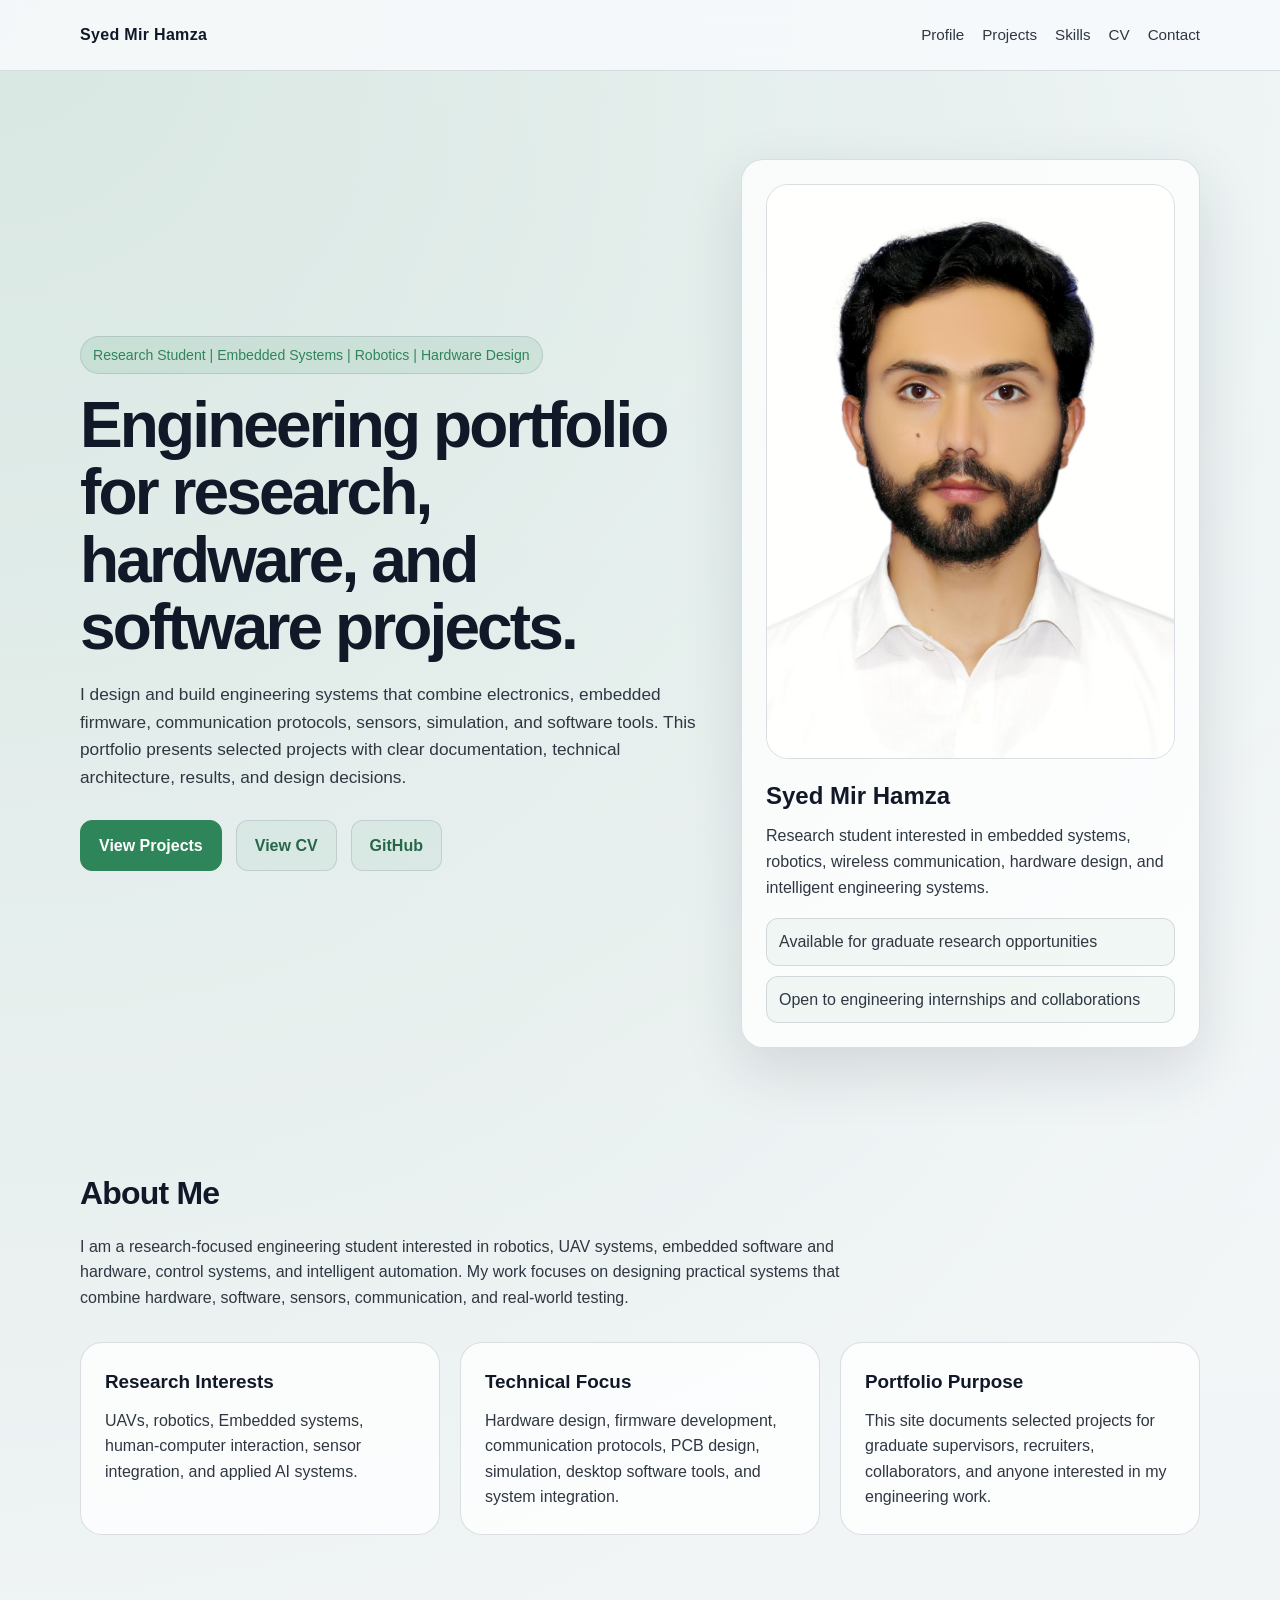
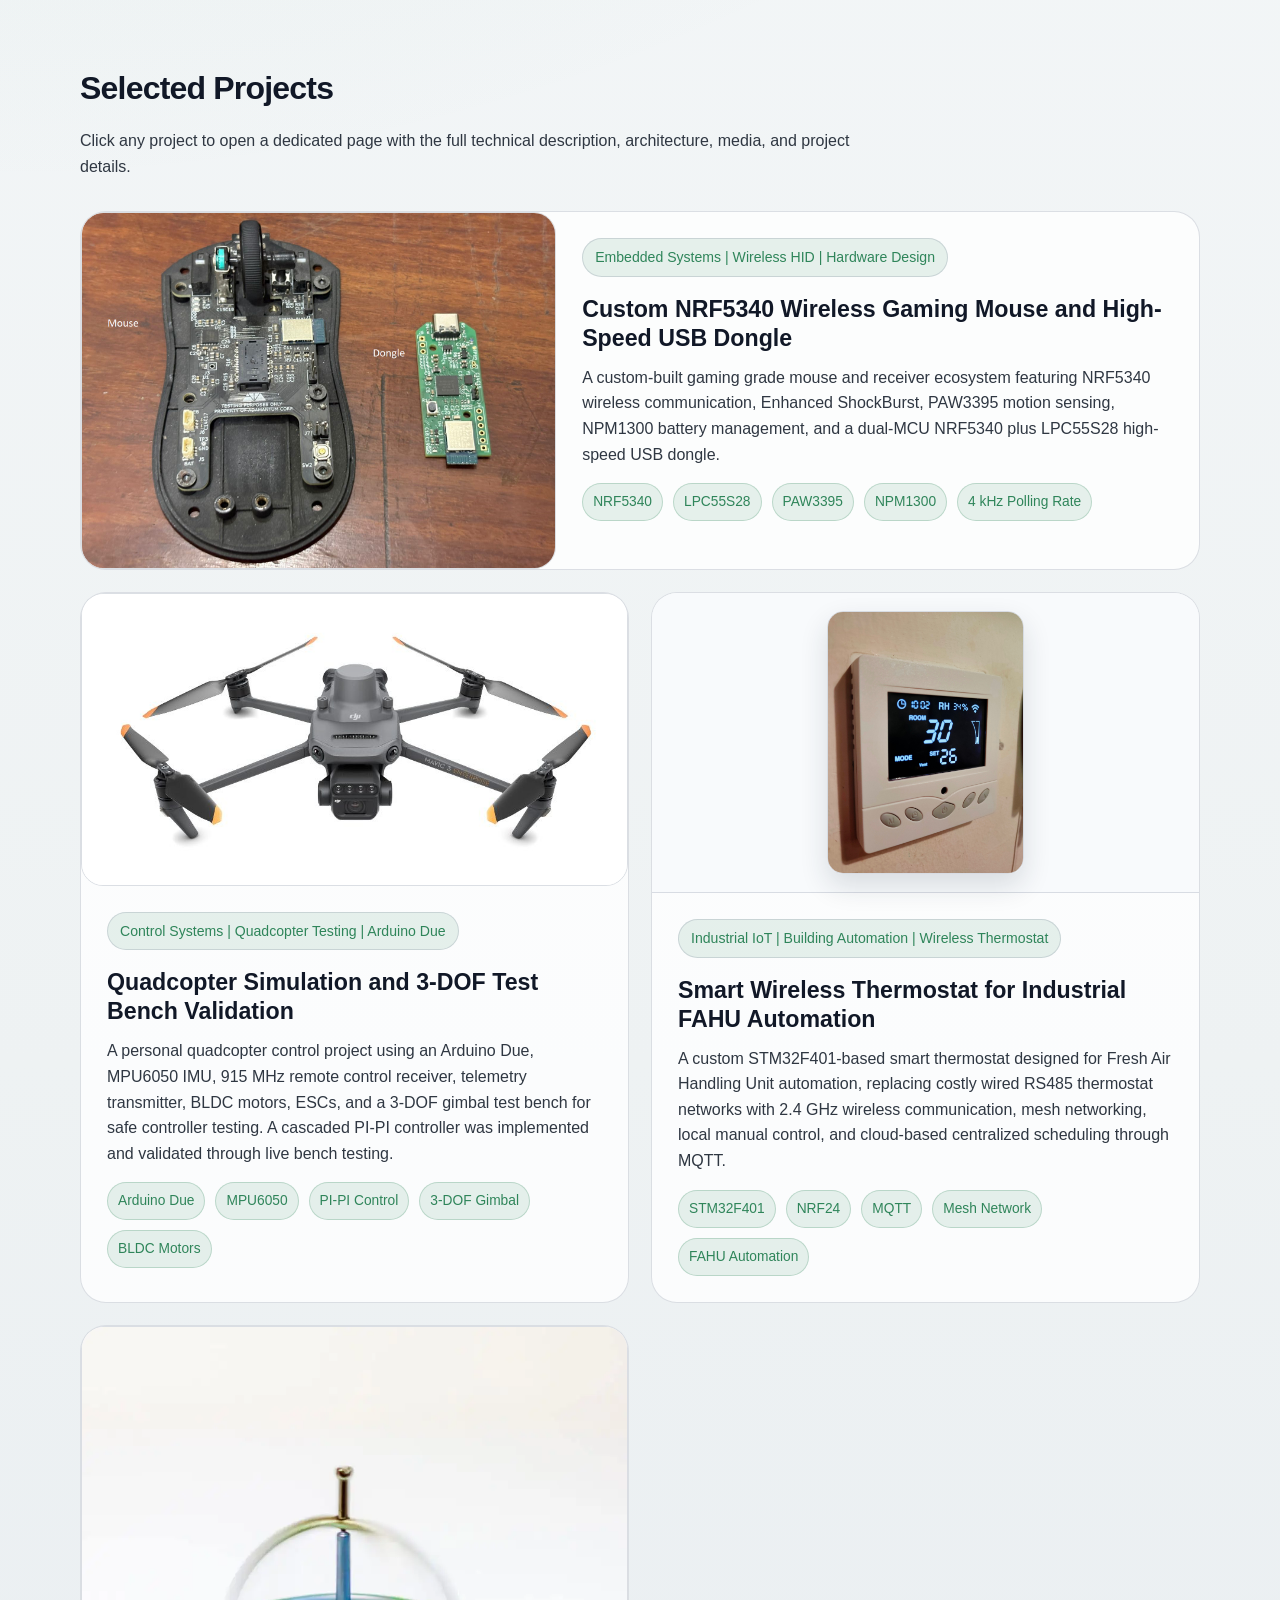
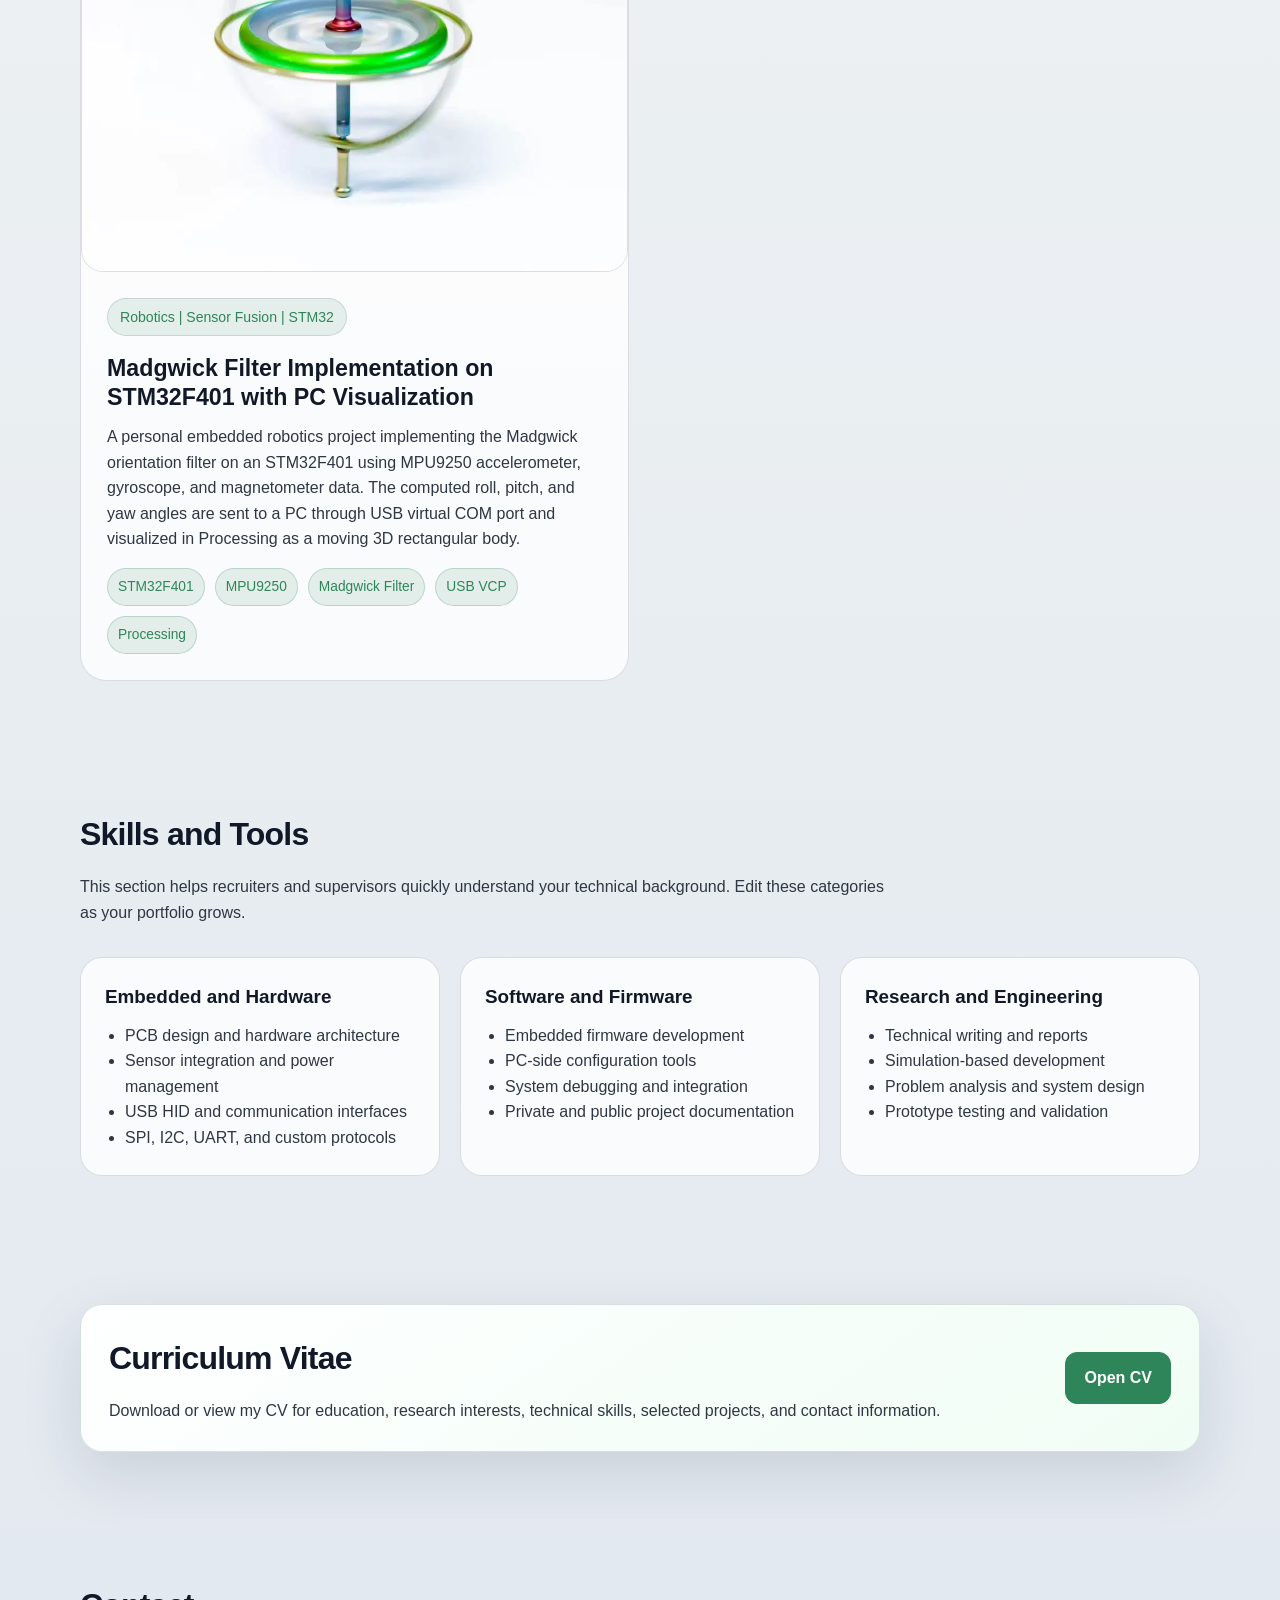
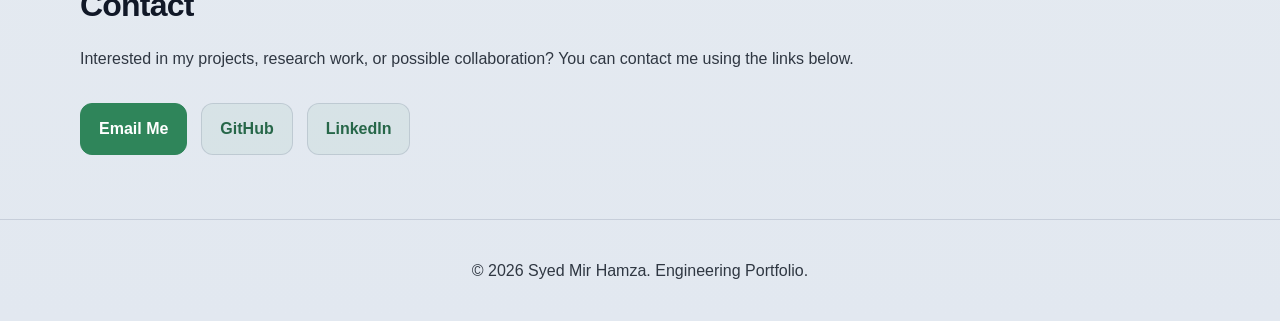
==== index.html @ b86026f3 "add portfolio website" ====
<!--
Recommended project folder structure:

portfolio-site/
│
├── index.html
├── projects/
│   └── nrf5340-mouse.html
├── css/
│   └── style.css
├── js/
│   └── main.js
├── assets/
│   ├── profile.jpg
│   ├── mouse-dongle-main.jpg
│   ├── mouse-photo.jpg
│   ├── dongle-photo.jpg
│   ├── pcb-photo.jpg
│   └── demo-thumbnail.jpg
└── cv/
    └── YourName_CV.pdf

How to add a new project later:
1. Copy projects/nrf5340-mouse.html and rename it, for example projects/uav-rescue-system.html
2. Edit the title, description, images, and technical details inside the new project page
3. Add one new project card inside the project-grid section in index.html
-->


<!-- =========================================================
index.html
Main portfolio homepage
========================================================= -->
<!DOCTYPE html>
<html lang="en">
<head>
  <meta charset="UTF-8" />
  <meta name="viewport" content="width=device-width, initial-scale=1.0" />
  <meta
    name="description"
    content="Engineering and research portfolio showcasing embedded systems, robotics, electronics, software, and research projects."
  />
  <title>Syed Mir Hamza | Engineering Portfolio</title>
  <link rel="stylesheet" href="css/style.css" />
</head>
<body>
  <header class="site-header">
    <div class="container">
      <nav class="navbar" aria-label="Main navigation">
        <a href="index.html" class="logo">Syed Mir Hamza</a>

        <button class="nav-toggle" aria-label="Toggle navigation menu">
          Menu
        </button>

        <div class="nav-links" id="navLinks">
          <a href="#profile">Profile</a>
          <a href="#projects">Projects</a>
          <a href="#skills">Skills</a>
          <a href="cv/Syed_Mir_Hamza_CV_W.pdf" target="_blank">CV</a>
          <a href="#contact">Contact</a>
        </div>
      </nav>
    </div>
  </header>

  <main>
    <section id="profile" class="hero container">
      <div class="hero-content">
        <span class="eyebrow">Research Student | Embedded Systems | Robotics | Hardware Design</span>
        <h1>Engineering portfolio for research, hardware, and software projects.</h1>
        <p>
          I design and build engineering systems that combine electronics, embedded firmware,
          communication protocols, sensors, simulation, and software tools. This portfolio presents
          selected projects with clear documentation, technical architecture, results, and design decisions.
        </p>

        <div class="button-row">
          <a class="btn btn-primary" href="#projects">View Projects</a>
          <a class="btn btn-secondary" href="cv/Syed_Mir_Hamza_CV_W.pdf" target="_blank">View CV</a>
          <a class="btn btn-secondary" href="https://github.com/mirhamza708" target="_blank">GitHub</a>
        </div>
      </div>

      <aside class="profile-card">
        <img
        class="profile-image"
        src="assets/profile.jpg"
        alt="Profile photo of Syed Mir Hamza"
        />
        <h2>Syed Mir Hamza</h2>
        <p>
          Research student interested in embedded systems, robotics, wireless communication,
          hardware design, and intelligent engineering systems.
        </p>
        <div class="profile-meta">
          <span>Available for graduate research opportunities</span>
          <span>Open to engineering internships and collaborations</span>
        </div>
      </aside>
    </section>

    <section class="section container intro-section">
      <h2 class="section-title">About Me</h2>
      <p class="section-subtitle">
        I am a research-focused engineering student interested in robotics, UAV systems, 
        embedded software and hardware, control systems, and intelligent automation. 
        My work focuses on designing practical systems that combine hardware, software,
        sensors, communication, and real-world testing.
      </p>

      <div class="grid grid-3">
        <article class="card">
          <h3>Research Interests</h3>
          <p>
            UAVs, robotics, Embedded systems, human-computer interaction,
            sensor integration, and applied AI systems.
          </p>
        </article>

        <article class="card">
          <h3>Technical Focus</h3>
          <p>
            Hardware design, firmware development, communication protocols, PCB design, simulation,
            desktop software tools, and system integration.
          </p>
        </article>

        <article class="card">
          <h3>Portfolio Purpose</h3>
          <p>
            This site documents selected projects for graduate supervisors, recruiters, collaborators,
            and anyone interested in my engineering work.
          </p>
        </article>
      </div>
    </section>

    <section id="projects" class="section container">
      <div class="section-header-row">
        <div>
          <h2 class="section-title">Selected Projects</h2>
          <p class="section-subtitle">
            Click any project to open a dedicated page with the full technical description,
            architecture, media, and project details.
          </p>
        </div>
      </div>

      <div class="project-grid">
        <a class="project-card featured-project" href="projects/nrf5340-mouse.html">
            <img
                class="media-image"
                src="assets/mouse-dongle-main.jpg"
                alt="Custom NRF5340 wireless mouse and dongle"
            />
          <div class="project-card-content">
            <span class="project-category">Embedded Systems | Wireless HID | Hardware Design</span>
            <h3>Custom NRF5340 Wireless Gaming Mouse and High-Speed USB Dongle</h3>
            <p>
              A custom-built gaming grade mouse and receiver ecosystem featuring NRF5340 wireless communication,
              Enhanced ShockBurst, PAW3395 motion sensing, NPM1300 battery management, and a dual-MCU
              NRF5340 plus LPC55S28 high-speed USB dongle.
            </p>
            <div class="tag-row">
              <span class="tag">NRF5340</span>
              <span class="tag">LPC55S28</span>
              <span class="tag">PAW3395</span>
              <span class="tag">NPM1300</span>
              <span class="tag">4 kHz Polling Rate</span>
            </div>
          </div>
        </a>

        <a class="project-card" href="projects/quadcopter-arduino-due.html">
          <img
            class="media-image"
            src="assets/quadcopter-cover.jpg"
            alt="Quadcopter test bench project cover image"
          />
          <div class="project-card-content">
            <span class="project-category">Control Systems | Quadcopter Testing | Arduino Due</span>
            <h3>Quadcopter Simulation and 3-DOF Test Bench Validation</h3>
            <p>
              A personal quadcopter control project using an Arduino Due, MPU6050 IMU, 915 MHz remote
              control receiver, telemetry transmitter, BLDC motors, ESCs, and a 3-DOF gimbal test bench
              for safe controller testing. A cascaded PI-PI controller was implemented and validated
              through live bench testing.
            </p>
            <div class="tag-row">
              <span class="tag">Arduino Due</span>
              <span class="tag">MPU6050</span>
              <span class="tag">PI-PI Control</span>
              <span class="tag">3-DOF Gimbal</span>
              <span class="tag">BLDC Motors</span>
            </div>
          </div>
        </a>

        <a class="project-card" href="projects/smart-fahu-thermostat.html">
        <div class="project-card-portrait-wrapper">
            <img
            class="project-card-image-portrait"
            src="assets/fahu-thermostat-enclosure.jpg"
            alt="Smart wireless thermostat for FAHU automation"
            />
        </div>

        <div class="project-card-content">
            <span class="project-category">Industrial IoT | Building Automation | Wireless Thermostat</span>

            <h3>Smart Wireless Thermostat for Industrial FAHU Automation</h3>

            <p>
            A custom STM32F401-based smart thermostat designed for Fresh Air Handling Unit automation,
            replacing costly wired RS485 thermostat networks with 2.4 GHz wireless communication,
            mesh networking, local manual control, and cloud-based centralized scheduling through MQTT.
            </p>

            <div class="tag-row">
            <span class="tag">STM32F401</span>
            <span class="tag">NRF24</span>
            <span class="tag">MQTT</span>
            <span class="tag">Mesh Network</span>
            <span class="tag">FAHU Automation</span>
            </div>
        </div>
        </a>

        <a class="project-card" href="projects/madgwick-stm32-visualization.html">
          <img
            class="media-image"
            src="assets/madgwick-filter-cover.jpg"
            alt="Madgwick filter"
          />
          <div class="project-card-content">
            <span class="project-category">Robotics | Sensor Fusion | STM32</span>
            <h3>Madgwick Filter Implementation on STM32F401 with PC Visualization</h3>
            <p>
              A personal embedded robotics project implementing the Madgwick orientation filter on an
              STM32F401 using MPU9250 accelerometer, gyroscope, and magnetometer data. The computed
              roll, pitch, and yaw angles are sent to a PC through USB virtual COM port and visualized
              in Processing as a moving 3D rectangular body.
            </p>
            <div class="tag-row">
              <span class="tag">STM32F401</span>
              <span class="tag">MPU9250</span>
              <span class="tag">Madgwick Filter</span>
              <span class="tag">USB VCP</span>
              <span class="tag">Processing</span>
            </div>
          </div>
        </a>
        <!-- Copy this block to add a future project card.
        <a class="project-card" href="projects/your-project-page.html">
          <div class="project-image-placeholder">
            Add image<br />assets/your-project-image.jpg
          </div>
          <div class="project-card-content">
            <span class="project-category">Project Area</span>
            <h3>Project Title</h3>
            <p>
              Short project summary. Explain what the project does, what technologies were used,
              and why it is interesting.
            </p>
            <div class="tag-row">
              <span class="tag">Tool 1</span>
              <span class="tag">Tool 2</span>
              <span class="tag">Tool 3</span>
            </div>
          </div>
        </a>
        -->
      </div>
    </section>

    <section id="skills" class="section container">
      <h2 class="section-title">Skills and Tools</h2>
      <p class="section-subtitle">
        This section helps recruiters and supervisors quickly understand your technical background.
        Edit these categories as your portfolio grows.
      </p>

      <div class="grid grid-3">
        <article class="card">
          <h3>Embedded and Hardware</h3>
          <ul>
            <li>PCB design and hardware architecture</li>
            <li>Sensor integration and power management</li>
            <li>USB HID and communication interfaces</li>
            <li>SPI, I2C, UART, and custom protocols</li>
          </ul>
        </article>

        <article class="card">
          <h3>Software and Firmware</h3>
          <ul>
            <li>Embedded firmware development</li>
            <li>PC-side configuration tools</li>
            <li>System debugging and integration</li>
            <li>Private and public project documentation</li>
          </ul>
        </article>

        <article class="card">
          <h3>Research and Engineering</h3>
          <ul>
            <li>Technical writing and reports</li>
            <li>Simulation-based development</li>
            <li>Problem analysis and system design</li>
            <li>Prototype testing and validation</li>
          </ul>
        </article>
      </div>
    </section>

    <section class="section container cv-section">
      <div class="cv-card">
        <div>
          <h2 class="section-title">Curriculum Vitae</h2>
          <p>
            Download or view my CV for education, research interests, technical skills, selected
            projects, and contact information.
          </p>
        </div>
        <a class="btn btn-primary" href="cv/Syed_Mir_Hamza_CV_W.pdf" target="_blank">Open CV</a>
      </div>
    </section>

    <section id="contact" class="section container">
      <h2 class="section-title">Contact</h2>
      <p class="section-subtitle">
        Interested in my projects, research work, or possible collaboration? You can contact me using
        the links below.
      </p>

      <div class="button-row">
        <a class="btn btn-primary" href="mailto:your.email@example.com">Email Me</a>
        <a class="btn btn-secondary" href="https://github.com/mirhamza708" target="_blank">GitHub</a>
        <a class="btn btn-secondary" href="https://www.linkedin.com/in/syed-mir-hamza/" target="_blank">LinkedIn</a>
      </div>
    </section>
  </main>

  <footer class="site-footer">
    <div class="container">
      © 2026 Syed Mir Hamza. Engineering Portfolio.
    </div>
  </footer>

  <script src="js/main.js"></script>
</body>
</html>
---- css/style.css ----
/* <!-- =========================================================
css/style.css
Shared styling for homepage and project pages
========================================================= --> */
:root {
  --bg: #eef2f3;
  --bg-soft: #f8fafc;
  --card: #ffffff;
  --text: #243241;
  --muted: #2f3742;
  --accent: #2f855a;
  --accent-strong: #276749;
  --accent-soft: rgba(47, 133, 90, 0.11);
  --border: rgba(100, 116, 139, 0.22);
  --white: #ffffff;
  --heading: #111827;
  --shadow: 0 22px 60px rgba(30, 41, 59, 0.13);
}

* {
  box-sizing: border-box;
  margin: 0;
  padding: 0;
}

html {
  scroll-behavior: smooth;
}

body {
  font-family: Arial, Helvetica, sans-serif;
  background:
    radial-gradient(circle at top left, rgba(47, 133, 90, 0.16) 0, transparent 34%),
    linear-gradient(180deg, #f8fafc 0%, var(--bg) 52%, #e2e8f0 100%);
  color: var(--text);
  line-height: 1.6;
}

a {
  color: inherit;
  text-decoration: none;
}

img {
  max-width: 100%;
  display: block;
  border-radius: 22px;
  border: 1px solid var(--border);
}

.project-card-portrait-wrapper {
  height: 300px;
  display: flex;
  align-items: center;
  justify-content: center;
  background: var(--bg-soft);
  border-bottom: 1px solid var(--border);
  padding: 18px;
}

.project-card-image-portrait {
  width: auto;
  height: 100%;
  max-width: 72%;
  object-fit: contain;
  border-radius: 16px;
  border: 1px solid var(--border);
  box-shadow: 0 12px 28px rgba(30, 41, 59, 0.14);
}
.media-video-file {
  width: 100%;
  height: 80%;
  object-fit: cover;
  border-radius: 22px;
  border: 1px solid var(--border);
  box-shadow: var(--shadow);
  background: var(--card);
}

.single-video-card {
  background: rgba(255, 255, 255, 0.78);
  border: 1px solid var(--border);
  border-radius: 26px;
  padding: 22px;
  box-shadow: var(--shadow);
  overflow: hidden;
}

.single-video-card p {
  color: var(--muted);
  margin-top: 14px;
}

.project-demo-video {
  display: block;
  width: 100%;
  max-width: 100%;
  height: auto;
  max-height: 520px;
  object-fit: contain;
  border-radius: 20px;
  border: 1px solid var(--border);
  background: #000000;
}

.container {
  width: min(1120px, 92%);
  margin: 0 auto;
}

.site-header {
  padding: 22px 0;
  border-bottom: 1px solid var(--border);
  position: sticky;
  top: 0;
  background: rgba(248, 250, 252, 0.88);
  backdrop-filter: blur(14px);
  z-index: 10;
}

.navbar {
  display: flex;
  align-items: center;
  justify-content: space-between;
  gap: 24px;
}

.logo {
  font-weight: 800;
  letter-spacing: 0.02em;
  color: var(--heading);
}

.nav-links {
  display: flex;
  align-items: center;
  gap: 18px;
  color: var(--muted);
  font-size: 0.95rem;
}

.nav-links a:hover {
  color: var(--accent);
}

.nav-toggle {
  display: none;
  border: 1px solid var(--border);
  background: rgba(47, 133, 90, 0.06);
  color: var(--text);
  padding: 8px 12px;
  border-radius: 10px;
  cursor: pointer;
}

.hero {
  padding: 88px 0 56px;
  display: grid;
  grid-template-columns: 1.15fr 0.85fr;
  gap: 40px;
  align-items: center;
}

.hero-content p,
.project-hero p {
  color: var(--muted);
  font-size: 1.08rem;
  max-width: 760px;
  margin-bottom: 28px;
}

.eyebrow,
.project-category {
  display: inline-flex;
  align-items: center;
  gap: 8px;
  padding: 7px 12px;
  border: 1px solid var(--border);
  border-radius: 999px;
  color: var(--accent);
  background: var(--accent-soft);
  font-size: 0.88rem;
  margin-bottom: 18px;
}

h1 {
  font-size: clamp(2.2rem, 5vw, 4.5rem);
  line-height: 1.05;
  color: var(--heading);
  margin-bottom: 20px;
  letter-spacing: -0.045em;
}

.button-row {
  display: flex;
  flex-wrap: wrap;
  gap: 14px;
}

.btn {
  display: inline-flex;
  align-items: center;
  justify-content: center;
  padding: 12px 18px;
  border-radius: 12px;
  font-weight: 700;
  border: 1px solid var(--border);
  transition: 0.2s ease;
}

.btn-primary {
  background: var(--accent);
  color: #ffffff;
  border-color: var(--accent);
}

.btn-secondary {
  color: var(--accent-strong);
  background: rgba(47, 133, 90, 0.06);
}

.btn:hover,
.project-card:hover {
  transform: translateY(-3px);
}

.profile-card,
.card,
.cv-card,
.project-summary-panel {
  background: rgba(255, 255, 255, 0.78);
  border: 1px solid var(--border);
  border-radius: 22px;
}

.profile-card {
  padding: 24px;
  box-shadow: var(--shadow);
}

.profile-card h2 {
  margin: 18px 0 8px;
  color: var(--heading);
}

.profile-card p {
  color: var(--muted);
}

.profile-meta {
  display: grid;
  gap: 10px;
  margin-top: 18px;
}

.profile-meta span {
  padding: 10px 12px;
  border: 1px solid var(--border);
  border-radius: 12px;
  color: var(--muted);
  background: rgba(47, 133, 90, 0.05);
}

.profile-image-placeholder,
.project-image-placeholder,
.project-cover-placeholder,
.media-box {
  border: 1px dashed rgba(100, 116, 139, 0.42);
  border-radius: 22px;
  display: flex;
  align-items: center;
  justify-content: center;
  text-align: center;
  color: var(--muted);
  padding: 28px;
  background: rgba(248, 250, 252, 0.78);
}

.profile-image-placeholder {
  min-height: 260px;
}

.section {
  padding: 64px 0;
}

.section-title {
  font-size: 2rem;
  color: var(--heading);
  margin-bottom: 14px;
  letter-spacing: -0.025em;
}

.section-subtitle {
  color: var(--muted);
  max-width: 820px;
  margin-bottom: 32px;
}

.section-header-row {
  display: flex;
  justify-content: space-between;
  gap: 24px;
  align-items: flex-end;
}

.grid {
  display: grid;
  gap: 20px;
}

.grid-3 {
  grid-template-columns: repeat(3, 1fr);
}

.grid-2 {
  grid-template-columns: repeat(2, 1fr);
}

.card {
  padding: 24px;
}

.card-spaced {
  margin-top: 20px;
}

.card h3 {
  color: var(--heading);
  margin-bottom: 10px;
  font-size: 1.18rem;
}

.card p,
.card li,
.cv-card p {
  color: var(--muted);
}

.card ul {
  padding-left: 20px;
  margin-top: 10px;
}

.project-grid {
  display: grid;
  grid-template-columns: repeat(2, 1fr);
  gap: 22px;
}

.project-card {
  overflow: hidden;
  border: 1px solid var(--border);
  border-radius: 26px;
  background: rgba(255, 255, 255, 0.78);
  transition: 0.2s ease;
}

.featured-project {
  grid-column: span 2;
  display: grid;
  grid-template-columns: 0.85fr 1.15fr;
}

.project-image-placeholder {
  min-height: 280px;
  border-radius: 0;
  border-top: 0;
  border-left: 0;
  border-bottom: 0;
}

.project-card-content {
  padding: 26px;
}

.project-card h3 {
  color: var(--heading);
  font-size: 1.45rem;
  margin-bottom: 12px;
  line-height: 1.25;
}

.project-card p {
  color: var(--muted);
}

.tag-row {
  display: flex;
  flex-wrap: wrap;
  gap: 10px;
  margin-top: 16px;
}

.tag {
  padding: 7px 10px;
  border-radius: 999px;
  color: var(--accent);
  background: var(--accent-soft);
  border: 1px solid rgba(47, 133, 90, 0.24);
  font-size: 0.86rem;
}

.cv-card {
  padding: 28px;
  display: flex;
  align-items: center;
  justify-content: space-between;
  gap: 24px;
  background: linear-gradient(145deg, rgba(255, 255, 255, 0.96), rgba(240, 253, 244, 0.96));
  box-shadow: var(--shadow);
}

.project-hero {
  padding: 70px 0 32px;
}

.back-link {
  display: inline-block;
  margin-bottom: 24px;
  color: var(--muted);
}

.back-link:hover {
  color: var(--accent);
}

.project-summary-panel {
  margin-top: 26px;
  padding: 22px;
  display: grid;
  grid-template-columns: repeat(4, 1fr);
  gap: 18px;
}

.project-summary-panel div {
  display: grid;
  gap: 6px;
}

.project-summary-panel strong {
  color: var(--accent);
  font-size: 0.9rem;
}

.project-summary-panel span {
  color: var(--muted);
}

.project-cover-section {
  padding: 20px 0 32px;
}

.project-cover-placeholder {
  min-height: 420px;
}

.architecture-flow {
  display: flex;
  flex-wrap: wrap;
  align-items: center;
  gap: 12px;
  margin-bottom: 28px;
}

.flow-box {
  border: 1px solid var(--border);
  background: rgba(255, 255, 255, 0.86);
  color: var(--text);
  padding: 12px 14px;
  border-radius: 14px;
  font-weight: 700;
}

.flow-arrow {
  color: var(--accent);
  font-weight: 800;
}

.architecture-details {
  margin-top: 22px;
}

.timeline {
  display: grid;
  gap: 16px;
}

.timeline-item {
  display: grid;
  grid-template-columns: 160px 1fr;
  gap: 18px;
  padding: 20px;
  background: rgba(255, 255, 255, 0.72);
  border: 1px solid var(--border);
  border-radius: 18px;
}

.timeline-item strong {
  color: var(--accent);
}

.timeline-item p {
  color: var(--muted);
}

.media-grid {
  display: grid;
  grid-template-columns: 1fr 1fr;
  gap: 20px;
}

.media-box {
  min-height: 240px;
}

.reading-card p + p {
  margin-top: 18px;
}

.site-footer {
  padding: 38px 0;
  border-top: 1px solid var(--border);
  color: var(--muted);
  text-align: center;
}

@media (max-width: 900px) {
  .hero,
  .grid-2,
  .grid-3,
  .media-grid,
  .featured-project,
  .project-grid,
  .project-summary-panel {
    grid-template-columns: 1fr;
  }

  .featured-project {
    grid-column: span 1;
  }

  .project-image-placeholder {
    border-right: 0;
    border-bottom: 1px dashed rgba(100, 116, 139, 0.42);
  }

  .timeline-item {
    grid-template-columns: 1fr;
  }

  .cv-card {
    flex-direction: column;
    align-items: flex-start;
  }

  .nav-toggle {
    display: inline-flex;
  }

  .nav-links {
    display: none;
    width: 100%;
    flex-direction: column;
    align-items: flex-start;
    padding-top: 16px;
  }

  .nav-links.active {
    display: flex;
  }

  .navbar {
    align-items: flex-start;
    flex-wrap: wrap;
  }
}
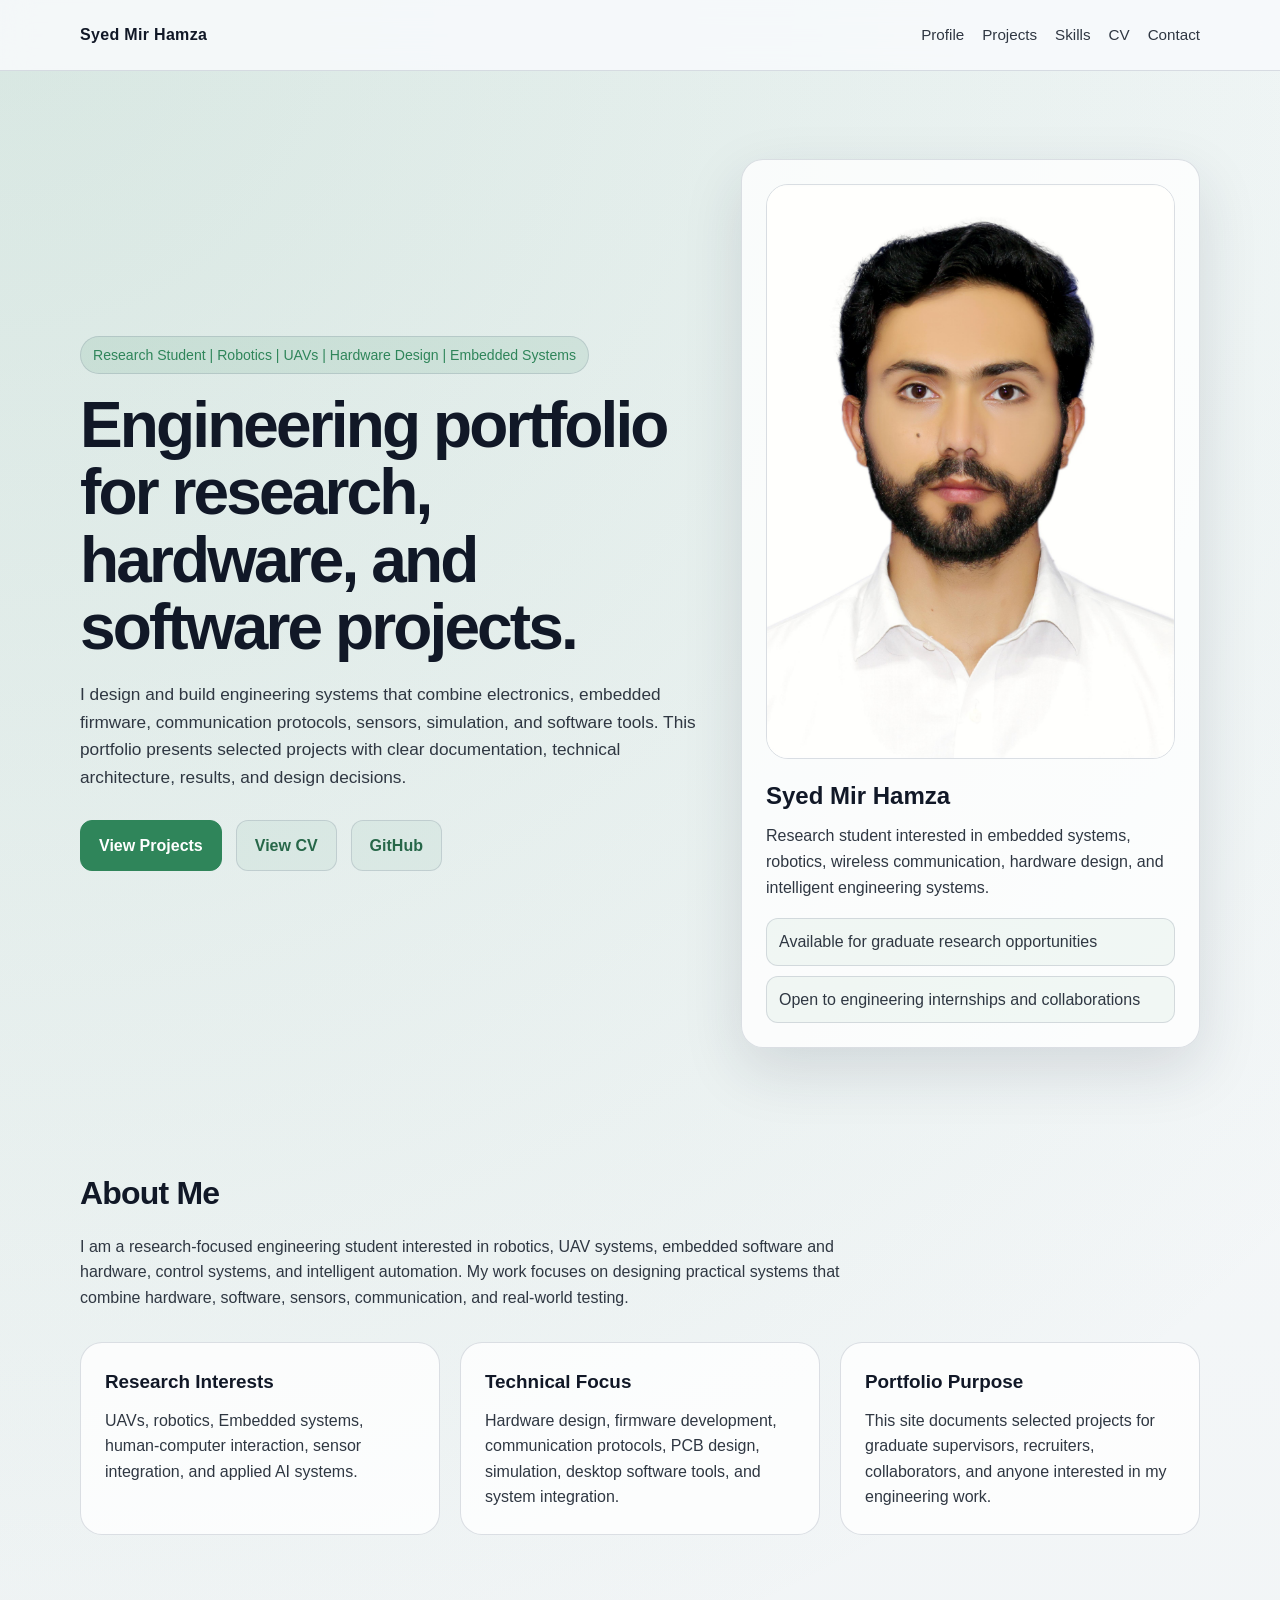
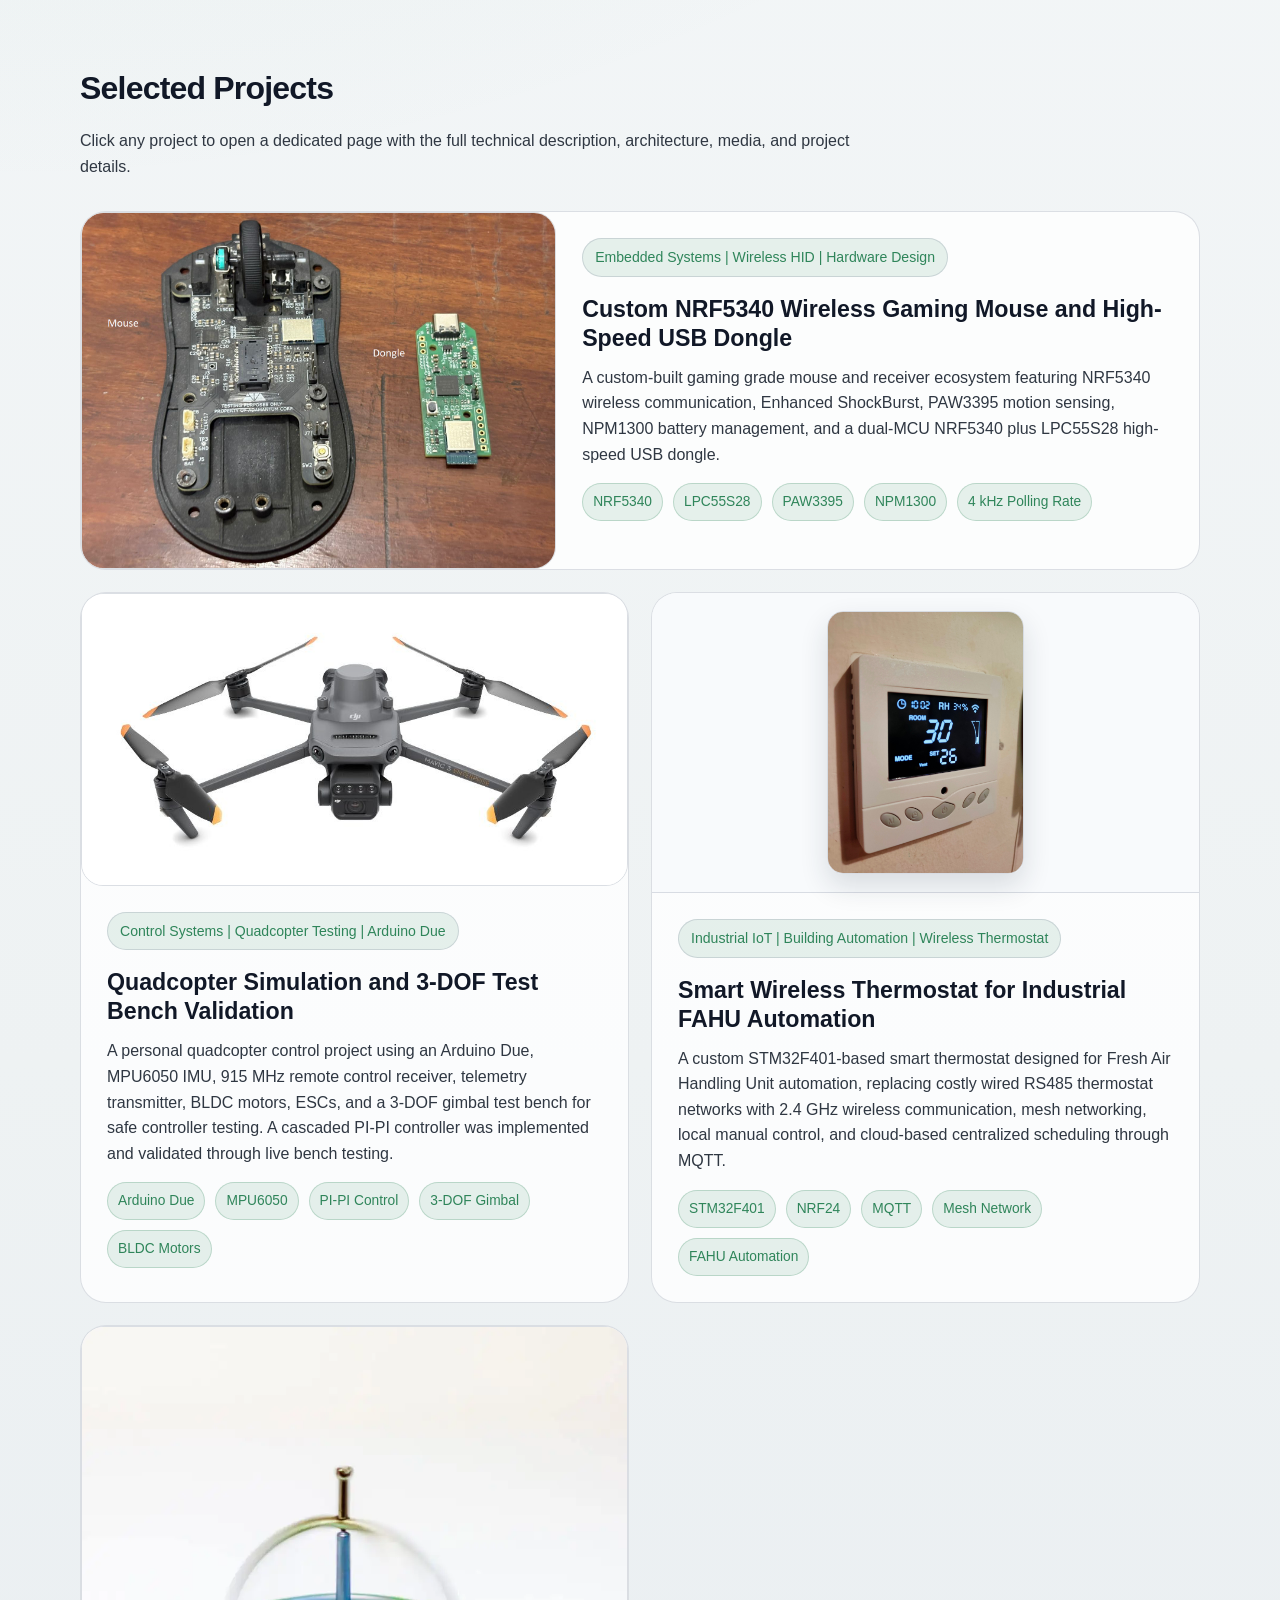
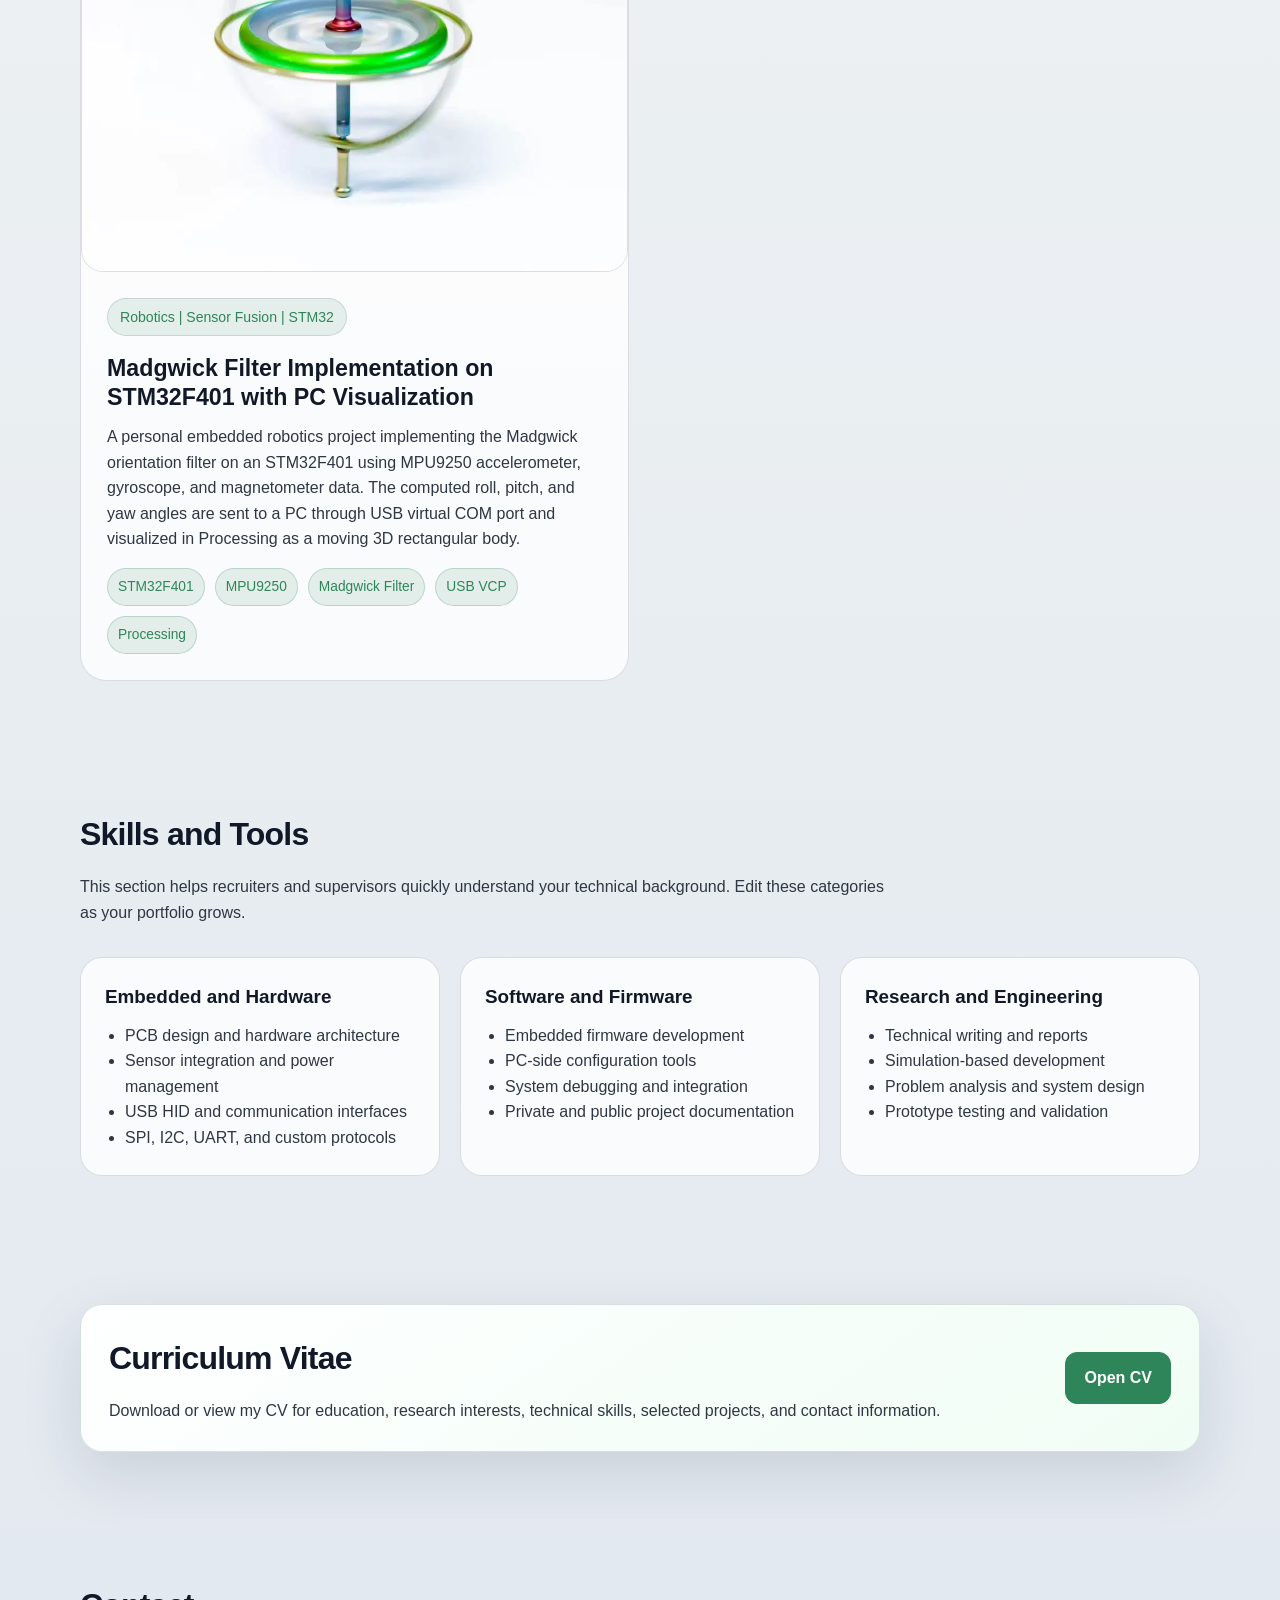
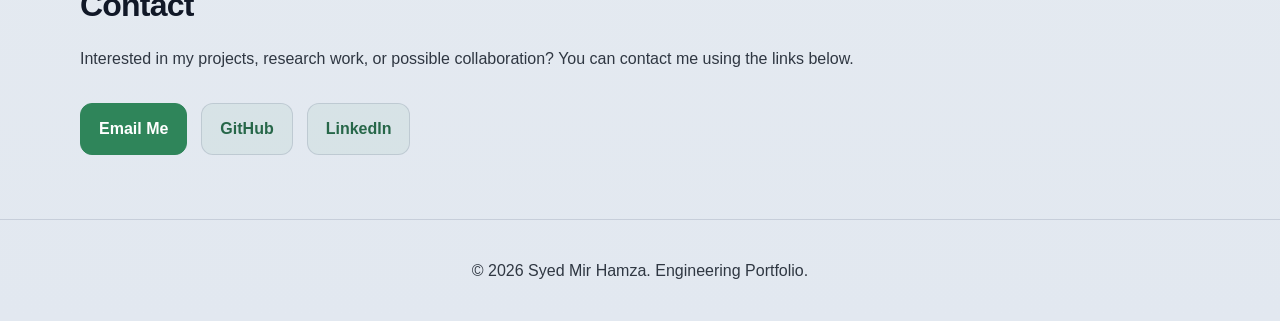
==== commit dfa6819c: "updated eyebrow" ====
--- a/index.html
+++ b/index.html
@@ -67,7 +67,7 @@
   <main>
     <section id="profile" class="hero container">
       <div class="hero-content">
-        <span class="eyebrow">Research Student | Embedded Systems | Robotics | Hardware Design</span>
+        <span class="eyebrow">Research Student | Robotics | UAVs | Hardware Design | Embedded Systems</span>
         <h1>Engineering portfolio for research, hardware, and software projects.</h1>
         <p>
           I design and build engineering systems that combine electronics, embedded firmware,
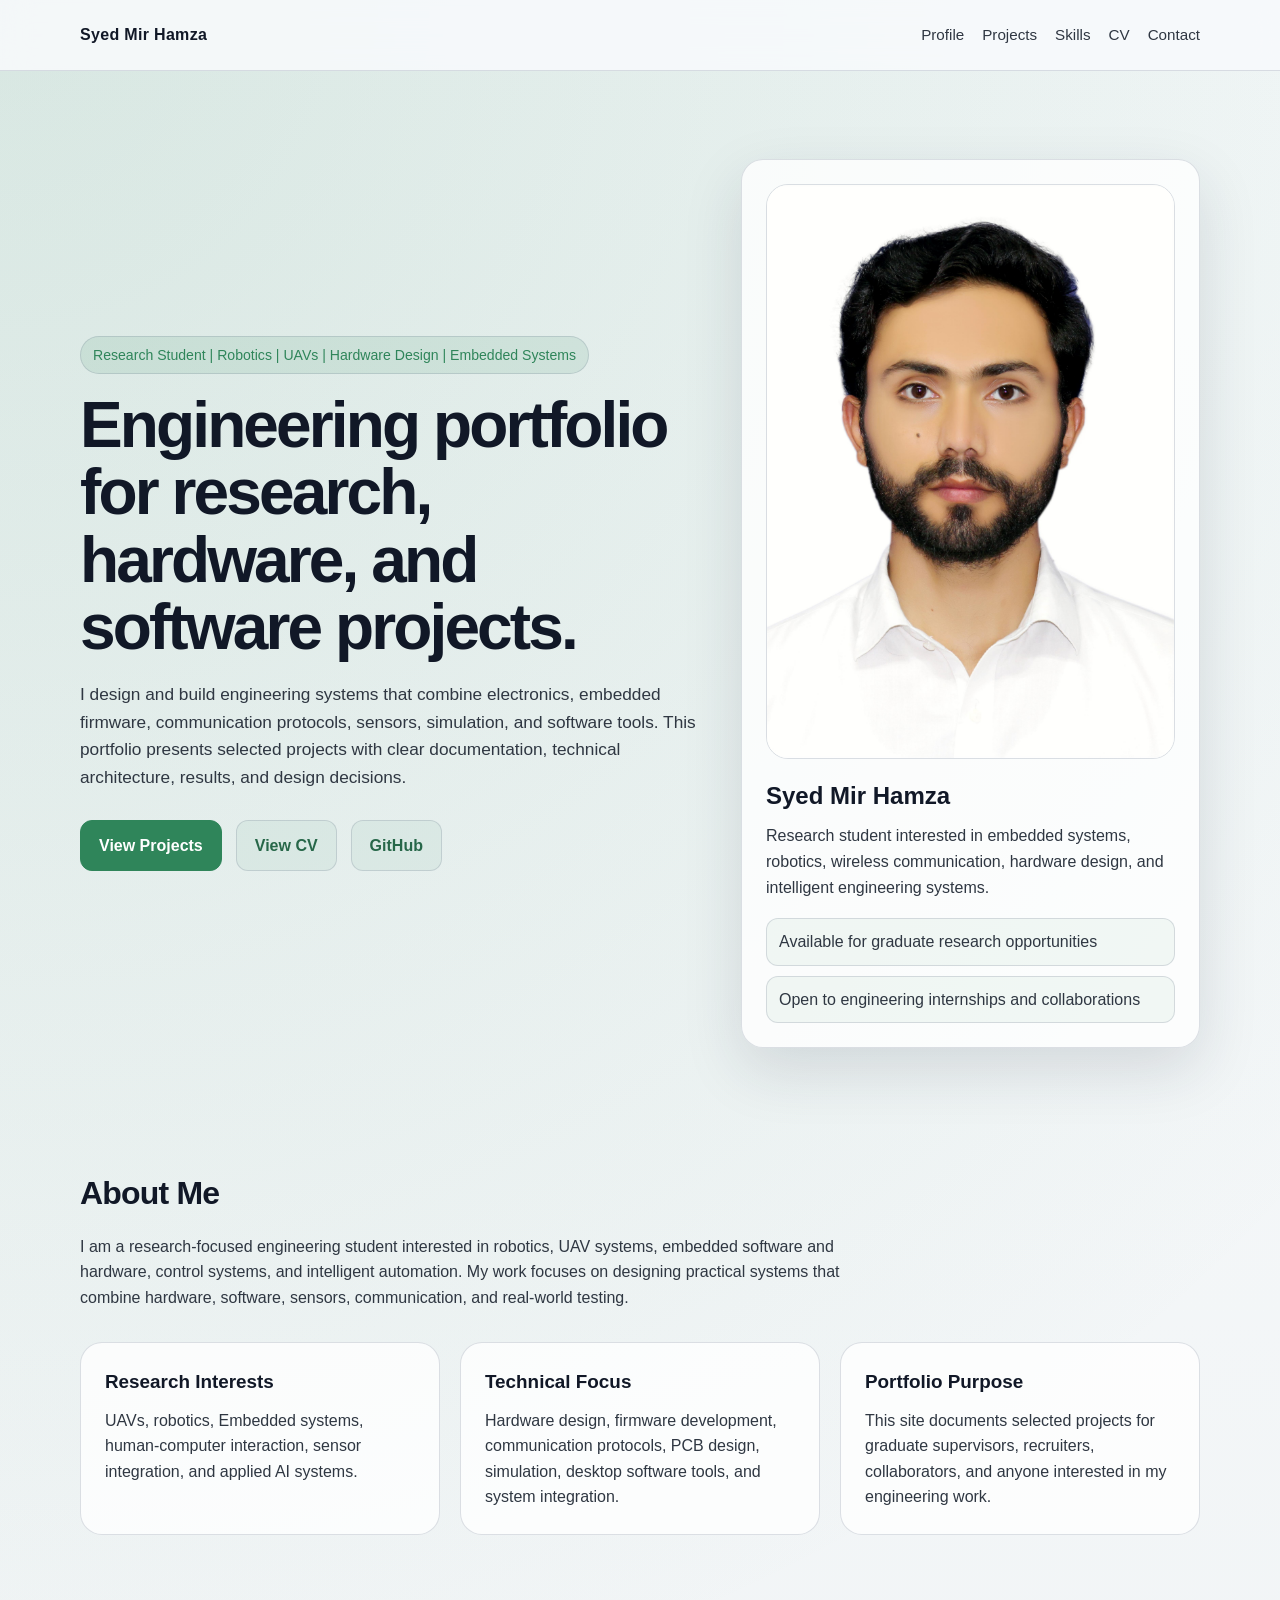
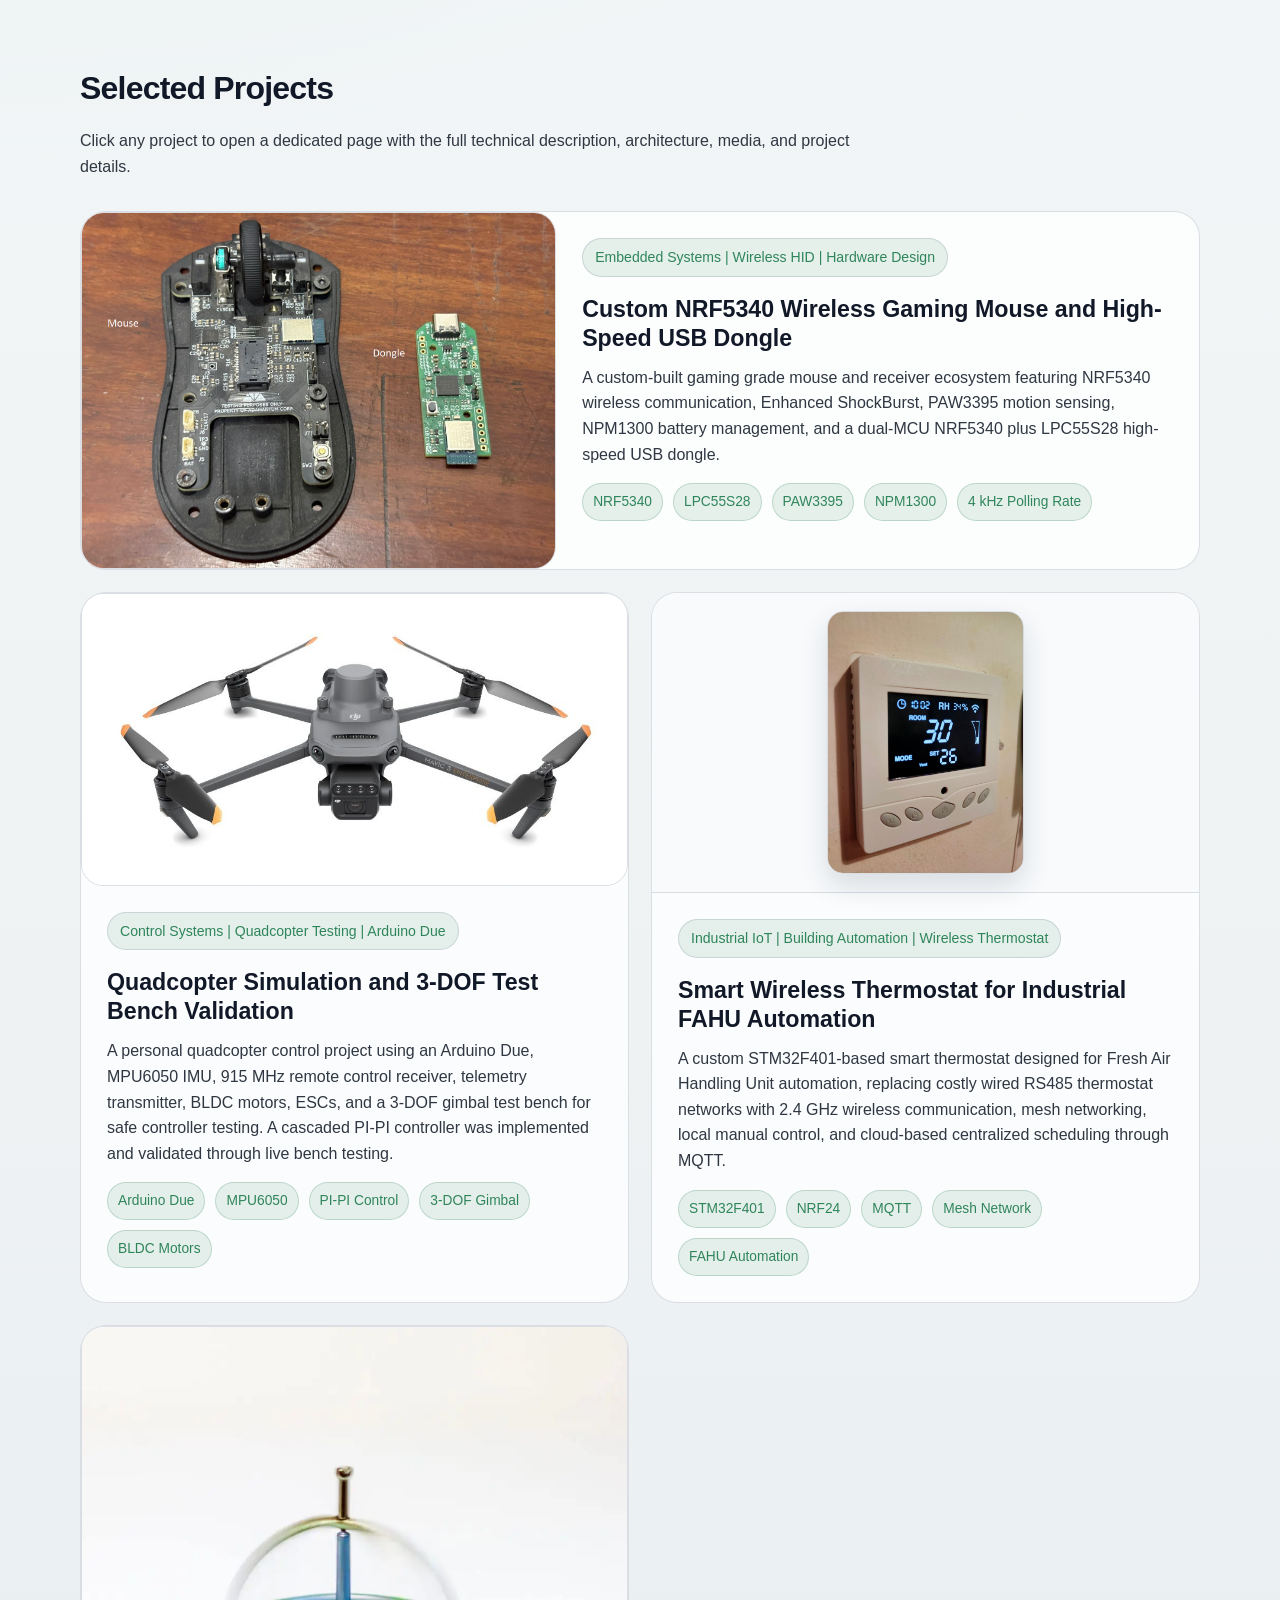
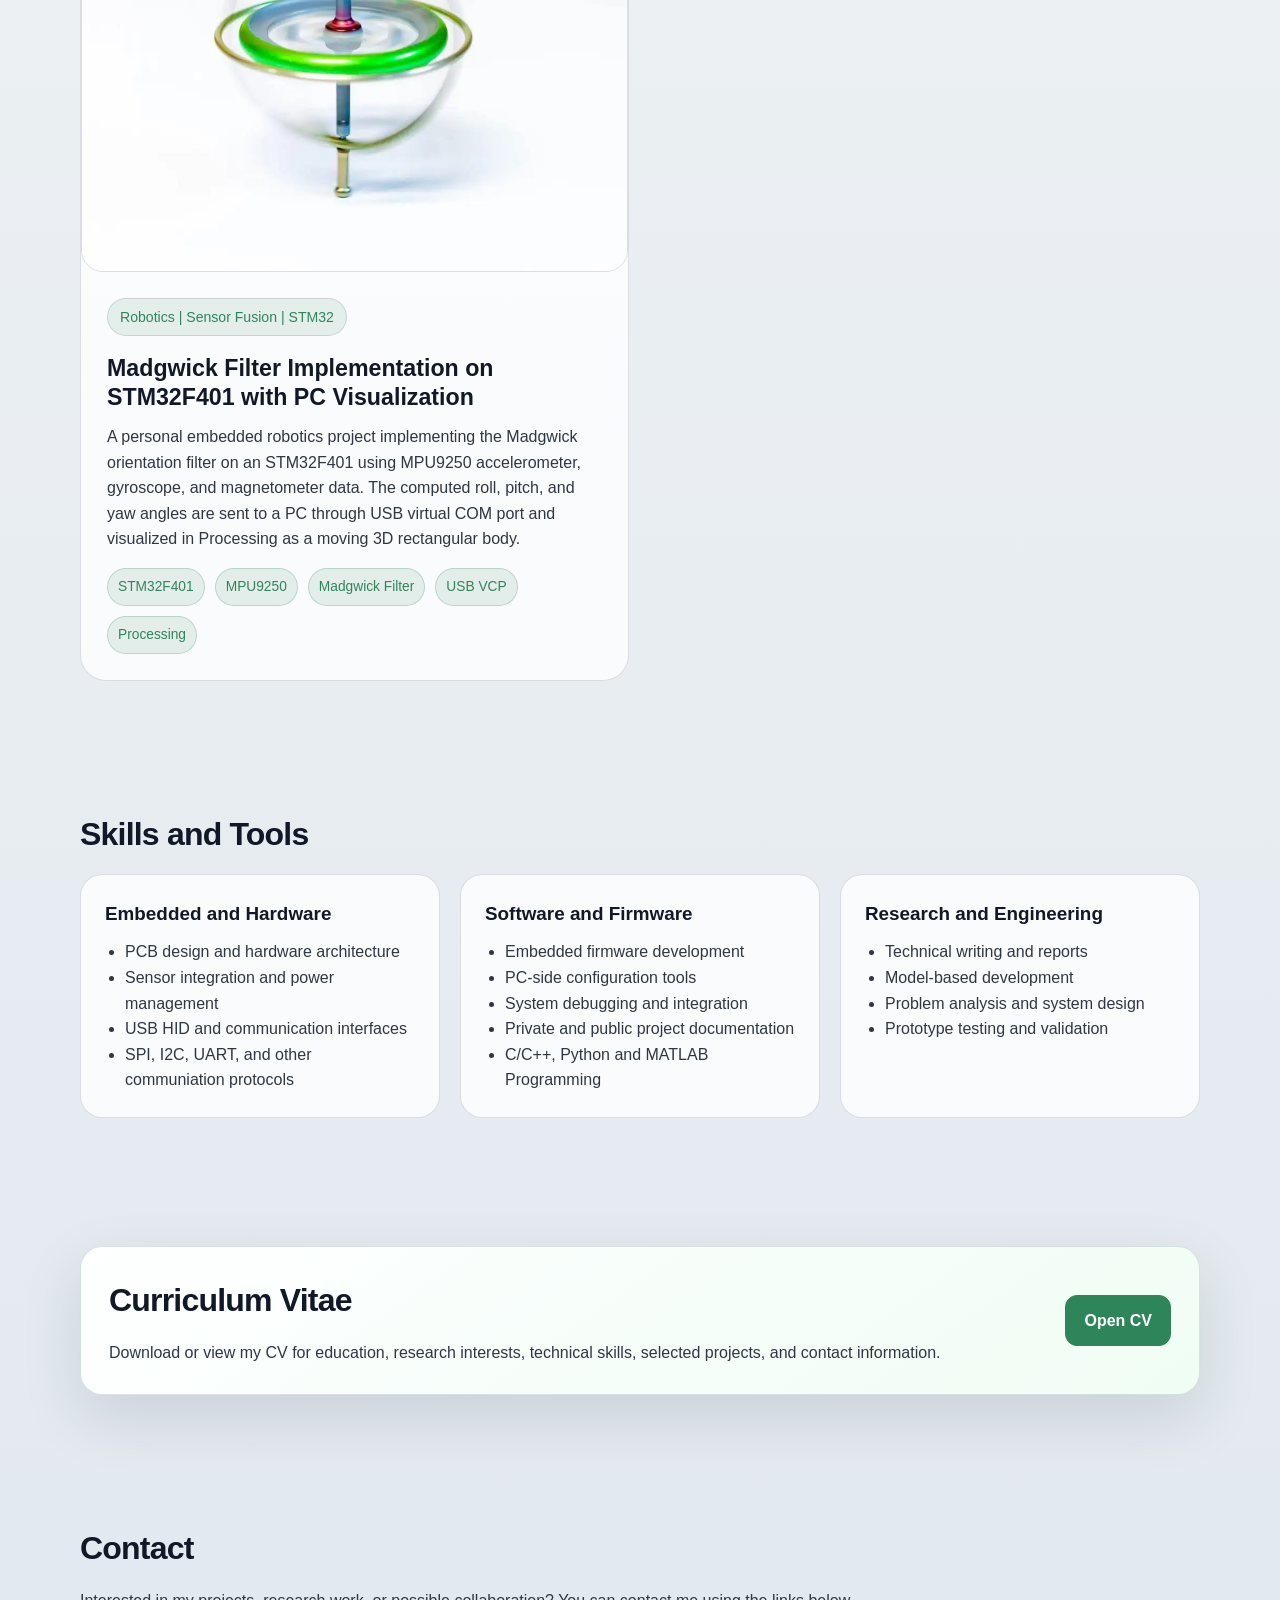
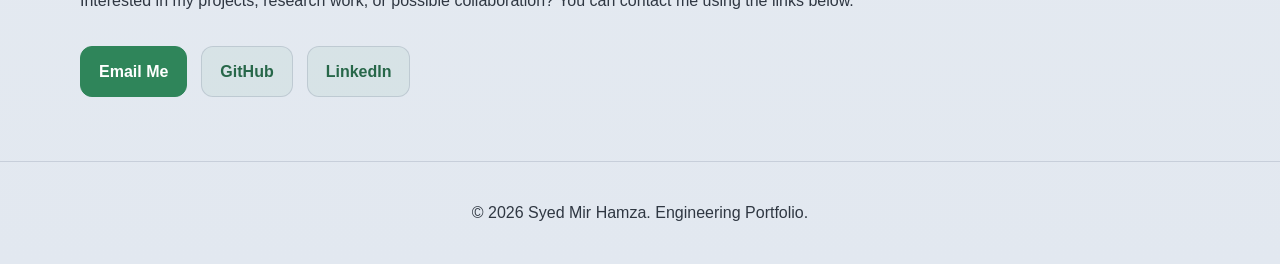
==== commit ae617145: "Skills section updated" ====
--- a/index.html
+++ b/index.html
@@ -276,11 +276,6 @@
 
     <section id="skills" class="section container">
       <h2 class="section-title">Skills and Tools</h2>
-      <p class="section-subtitle">
-        This section helps recruiters and supervisors quickly understand your technical background.
-        Edit these categories as your portfolio grows.
-      </p>
-
       <div class="grid grid-3">
         <article class="card">
           <h3>Embedded and Hardware</h3>
@@ -288,7 +283,7 @@
             <li>PCB design and hardware architecture</li>
             <li>Sensor integration and power management</li>
             <li>USB HID and communication interfaces</li>
-            <li>SPI, I2C, UART, and custom protocols</li>
+            <li>SPI, I2C, UART, and other communiation protocols</li>
           </ul>
         </article>
 
@@ -299,6 +294,7 @@
             <li>PC-side configuration tools</li>
             <li>System debugging and integration</li>
             <li>Private and public project documentation</li>
+            <li>C/C++, Python and MATLAB Programming</li>
           </ul>
         </article>
 
@@ -306,7 +302,7 @@
           <h3>Research and Engineering</h3>
           <ul>
             <li>Technical writing and reports</li>
-            <li>Simulation-based development</li>
+            <li>Model-based development</li>
             <li>Problem analysis and system design</li>
             <li>Prototype testing and validation</li>
           </ul>
